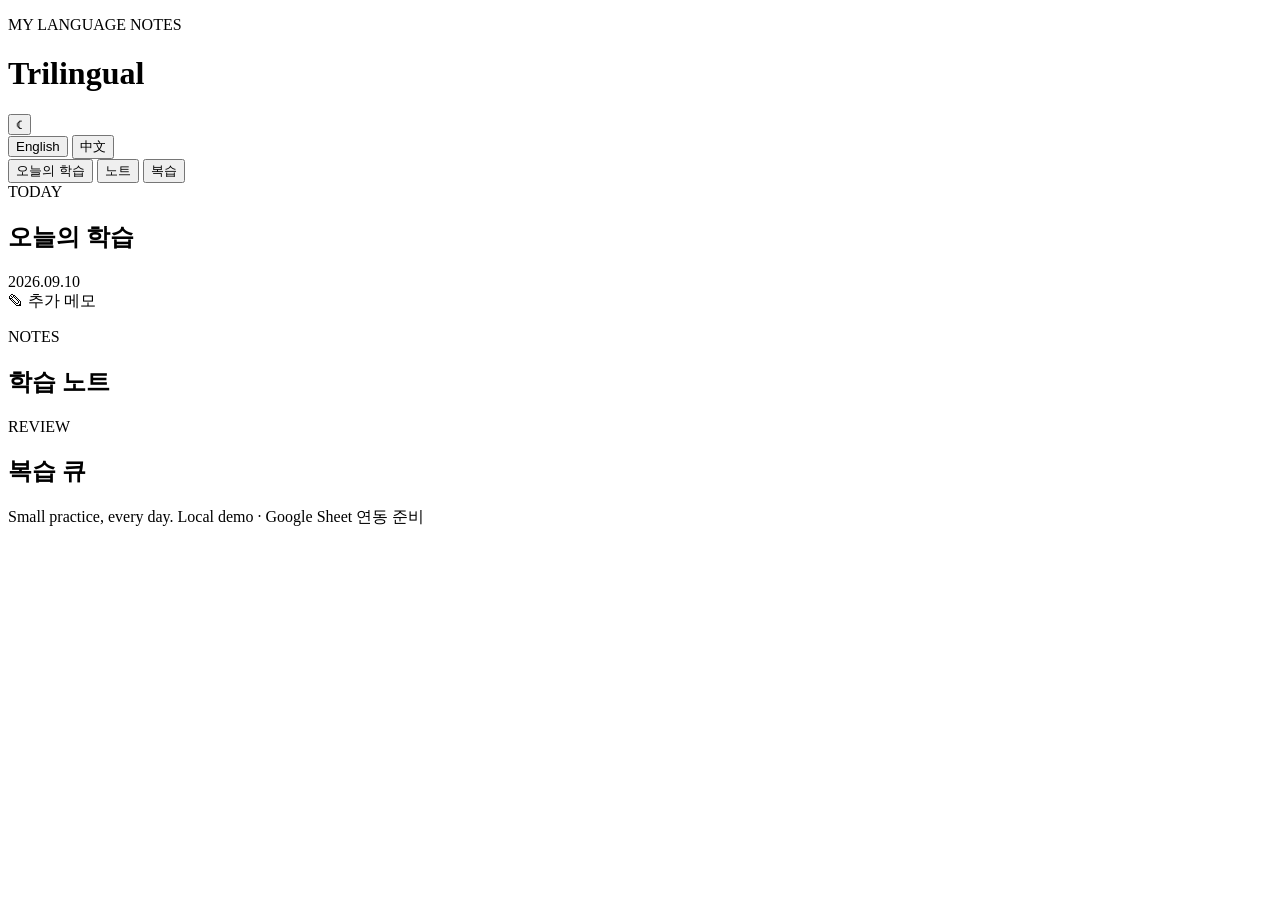
==== index.html @ bf5fa417 "Build initial Trilingual dashboard" ====
<!doctype html>
<html lang="ko">
<head>
  <meta charset="utf-8" />
  <meta name="viewport" content="width=device-width,initial-scale=1,viewport-fit=cover" />
  <meta name="theme-color" content="#07162d" />
  <meta name="apple-mobile-web-app-capable" content="yes" />
  <meta name="apple-mobile-web-app-status-bar-style" content="black-translucent" />
  <meta name="apple-mobile-web-app-title" content="Trilingual" />
  <title>Trilingual</title>
  <link rel="manifest" href="manifest.webmanifest" />
  <link rel="icon" href="icon.svg" type="image/svg+xml" />
  <link rel="apple-touch-icon" href="icon.svg" />
  <link rel="stylesheet" href="styles.css" />
</head>
<body>
  <main class="app-shell">
    <header class="topbar">
      <div>
        <p class="eyebrow">MY LANGUAGE NOTES</p>
        <h1>Trilingual</h1>
      </div>
      <button class="icon-button" id="themeBtn" aria-label="테마 전환">☾</button>
    </header>

    <section class="language-switch" aria-label="언어 선택">
      <button class="lang-btn active" data-lang="english">English</button>
      <button class="lang-btn" data-lang="chinese">中文</button>
    </section>

    <nav class="section-tabs" aria-label="학습 메뉴">
      <button class="section-tab active" data-section="today">오늘의 학습</button>
      <button class="section-tab" data-section="notes">노트</button>
      <button class="section-tab" data-section="review">복습</button>
    </nav>

    <section id="today" class="panel active-panel">
      <div class="section-heading">
        <div>
          <span class="section-kicker">TODAY</span>
          <h2 id="todayTitle">오늘의 학습</h2>
        </div>
        <time id="todayDate">2026.09.10</time>
      </div>

      <div id="lessonCards" class="card-stack"></div>

      <article class="memo-card">
        <div class="card-label"><span>✎</span> 추가 메모</div>
        <p id="memoText"></p>
      </article>
    </section>

    <section id="notes" class="panel">
      <div class="section-heading">
        <div><span class="section-kicker">NOTES</span><h2>학습 노트</h2></div>
      </div>
      <div id="notesList" class="notes-list"></div>
    </section>

    <section id="review" class="panel">
      <div class="section-heading">
        <div><span class="section-kicker">REVIEW</span><h2>복습 큐</h2></div>
      </div>
      <div id="reviewList" class="review-list"></div>
    </section>

    <button id="installBtn" class="install-button" hidden>홈 화면에 앱으로 설치</button>

    <footer>
      <span>Small practice, every day.</span>
      <span id="syncStatus">Local demo · Google Sheet 연동 준비</span>
    </footer>
  </main>

  <script src="app.js"></script>
</body>
</html>
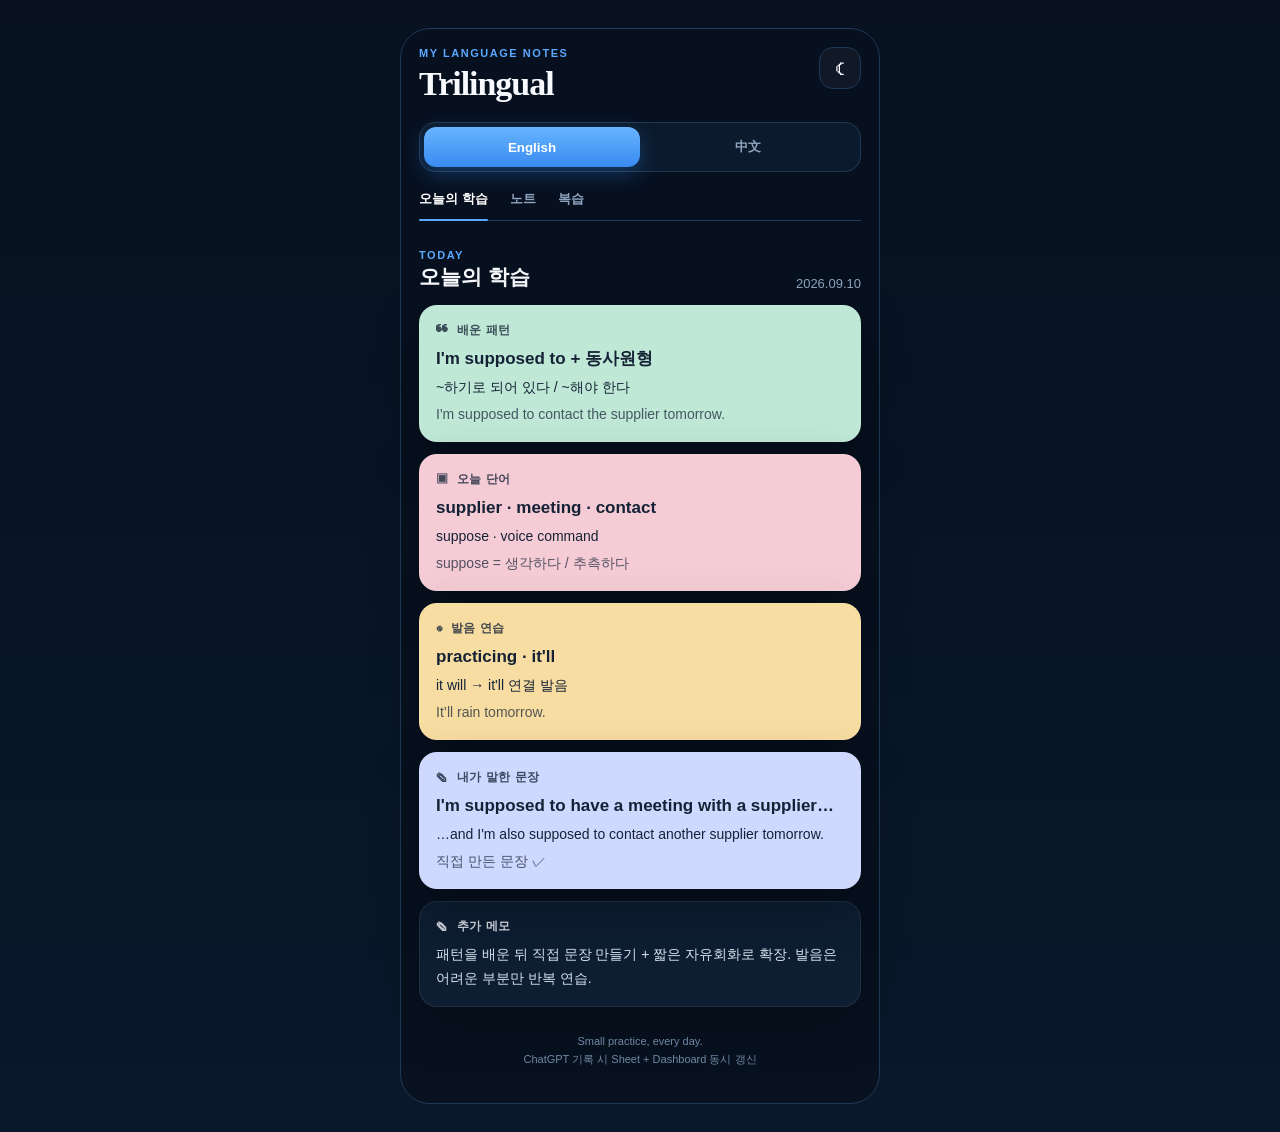
==== commit e714b2d2: "Load lesson data separately for dashboard sync" ====
--- a/index.html
+++ b/index.html
@@ -42,9 +42,7 @@
         </div>
         <time id="todayDate">2026.09.10</time>
       </div>
-
       <div id="lessonCards" class="card-stack"></div>
-
       <article class="memo-card">
         <div class="card-label"><span>✎</span> 추가 메모</div>
         <p id="memoText"></p>
@@ -52,27 +50,22 @@
     </section>
 
     <section id="notes" class="panel">
-      <div class="section-heading">
-        <div><span class="section-kicker">NOTES</span><h2>학습 노트</h2></div>
-      </div>
+      <div class="section-heading"><div><span class="section-kicker">NOTES</span><h2>학습 노트</h2></div></div>
       <div id="notesList" class="notes-list"></div>
     </section>
 
     <section id="review" class="panel">
-      <div class="section-heading">
-        <div><span class="section-kicker">REVIEW</span><h2>복습 큐</h2></div>
-      </div>
+      <div class="section-heading"><div><span class="section-kicker">REVIEW</span><h2>복습 큐</h2></div></div>
       <div id="reviewList" class="review-list"></div>
     </section>
 
     <button id="installBtn" class="install-button" hidden>홈 화면에 앱으로 설치</button>
-
     <footer>
       <span>Small practice, every day.</span>
-      <span id="syncStatus">Local demo · Google Sheet 연동 준비</span>
+      <span id="syncStatus">ChatGPT 기록 시 Sheet + Dashboard 동시 갱신</span>
     </footer>
   </main>
-
+  <script src="data.js"></script>
   <script src="app.js"></script>
 </body>
 </html>
--- a/styles.css
+++ b/styles.css
@@ -0,0 +1,2 @@
+:root{--bg:#07111f;--surface:#0d1d32;--surface2:#122641;--text:#f7f9fc;--muted:#8fa5bf;--line:#213955;--blue:#5aa8ff;--mint:#bfe8d6;--pink:#f5ccd6;--amber:#f7dda1;--lav:#cfd8ff;--shadow:0 18px 50px rgba(0,0,0,.28)}
+*{box-sizing:border-box}html{background:var(--bg)}body{margin:0;font-family:Inter,-apple-system,BlinkMacSystemFont,"Segoe UI",sans-serif;background:linear-gradient(180deg,#07111f 0%,#09182b 100%);color:var(--text);min-height:100vh}.app-shell{width:min(100%,480px);margin:0 auto;min-height:100vh;padding:calc(18px + env(safe-area-inset-top)) 18px calc(30px + env(safe-area-inset-bottom))}.topbar{display:flex;justify-content:space-between;align-items:flex-start;margin-bottom:20px}.eyebrow,.section-kicker{margin:0 0 6px;color:var(--blue);font-weight:700;font-size:11px;letter-spacing:.14em}.topbar h1{margin:0;font:700 34px/1.1 Georgia,serif;letter-spacing:-.03em}.icon-button{width:42px;height:42px;border-radius:14px;border:1px solid var(--line);background:rgba(255,255,255,.04);color:var(--text);font-size:20px}.language-switch{display:grid;grid-template-columns:1fr 1fr;padding:4px;background:#0b1a2c;border:1px solid var(--line);border-radius:16px;margin-bottom:18px}.lang-btn,.section-tab{border:0;background:transparent;color:var(--muted);font-weight:700}.lang-btn{padding:11px;border-radius:12px}.lang-btn.active{background:linear-gradient(180deg,#66b4ff,#398bf0);color:#fff;box-shadow:0 7px 22px rgba(50,138,240,.3)}.section-tabs{display:flex;gap:22px;border-bottom:1px solid var(--line);margin-bottom:24px}.section-tab{padding:0 0 12px;position:relative}.section-tab.active{color:#fff}.section-tab.active:after{content:"";position:absolute;left:0;right:0;bottom:-1px;height:2px;background:var(--blue);border-radius:2px}.panel{display:none}.panel.active-panel{display:block}.section-heading{display:flex;justify-content:space-between;align-items:end;margin-bottom:14px}.section-heading h2{margin:0;font-size:21px}.section-heading time{color:var(--muted);font-size:13px}.card-stack{display:grid;gap:12px}.lesson-card,.memo-card,.note-item,.review-item{border:1px solid rgba(255,255,255,.08);border-radius:18px;box-shadow:var(--shadow)}.lesson-card{padding:16px;color:#152236}.lesson-card.pattern{background:var(--mint)}.lesson-card.words{background:var(--pink)}.lesson-card.pronunciation{background:var(--amber)}.lesson-card.correction{background:var(--lav)}.card-label{display:flex;align-items:center;gap:8px;font-size:12px;font-weight:800;text-transform:uppercase;letter-spacing:.05em;opacity:.78;margin-bottom:8px}.lesson-card h3{font-size:17px;line-height:1.45;margin:0 0 5px}.lesson-card p{margin:0;font-size:14px;line-height:1.55}.lesson-card .sub{margin-top:5px;opacity:.72}.memo-card{background:var(--surface);padding:16px;margin-top:12px}.memo-card p{margin:0;color:#d6e0ec;line-height:1.65;font-size:14px}.notes-list,.review-list{display:grid;gap:10px}.note-item,.review-item{padding:15px;background:var(--surface)}.note-item strong,.review-item strong{display:block;margin-bottom:4px}.note-item span,.review-item span{color:var(--muted);font-size:13px;line-height:1.5}.review-item{display:flex;justify-content:space-between;gap:12px;align-items:center}.review-badge{font-size:11px;padding:6px 9px;border-radius:999px;background:#183555;color:#9bc7ff;white-space:nowrap}.install-button{width:100%;margin-top:18px;border:0;border-radius:16px;padding:14px;background:#3d93f3;color:white;font-size:15px;font-weight:800}footer{display:flex;flex-direction:column;gap:5px;text-align:center;color:#7188a3;font-size:11px;margin-top:28px;padding-bottom:6px}body.light{--bg:#f4f7fb;--surface:#fff;--surface2:#edf3f9;--text:#10233b;--muted:#6c8198;--line:#dbe4ee;background:#f4f7fb}body.light .language-switch{background:#e9eff6}body.light .section-tab.active{color:#10233b}body.light .memo-card p{color:#36506d}body.light .icon-button{background:#fff}@media(min-width:700px){body{padding:28px 0}.app-shell{min-height:auto;border:1px solid var(--line);border-radius:30px;background:rgba(7,17,31,.92)}}
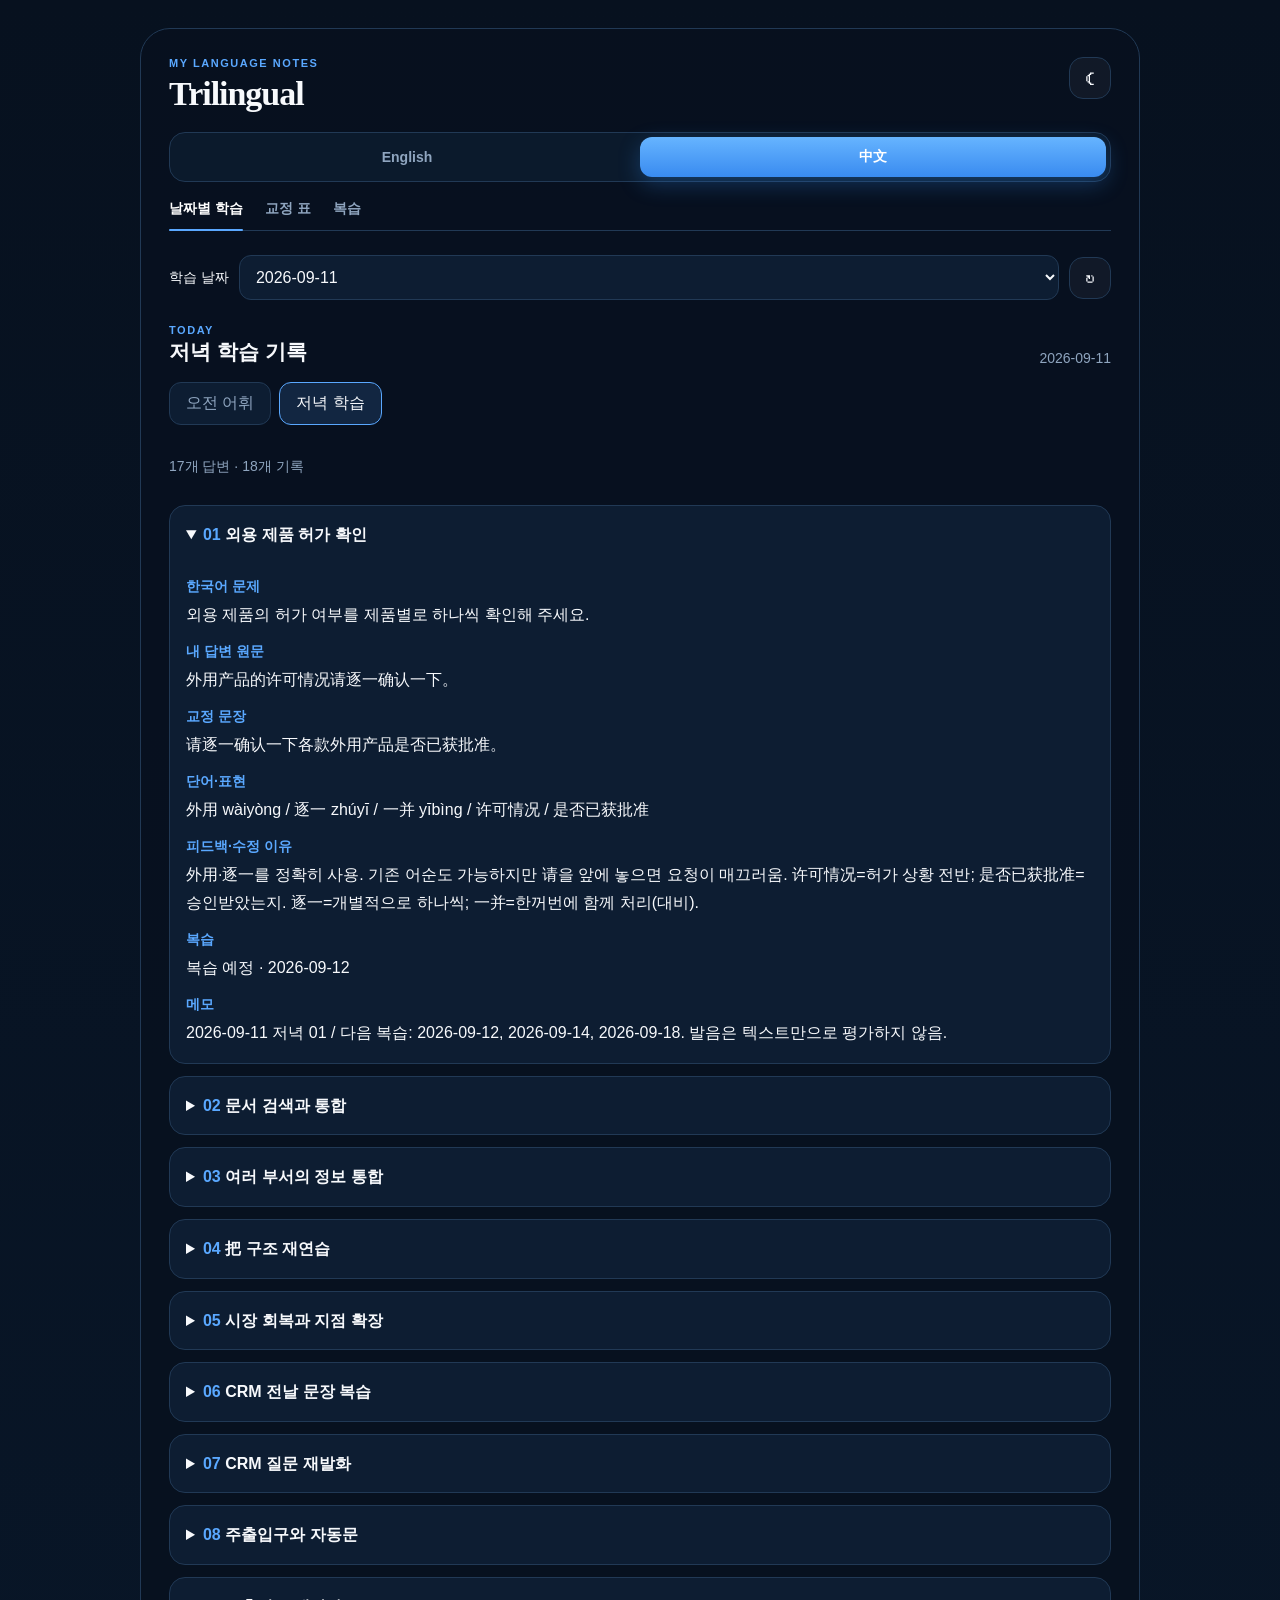
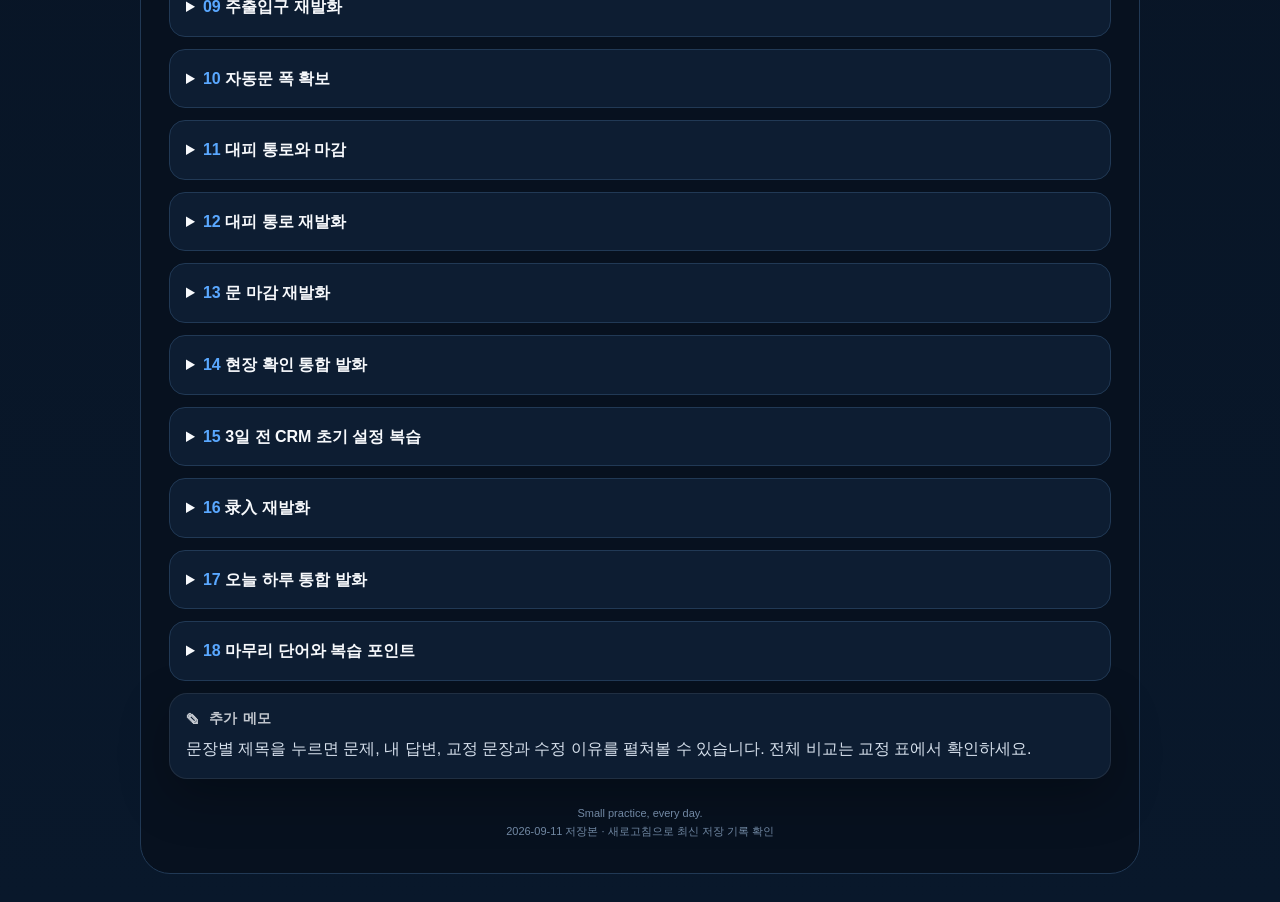
==== commit 43736a7d: "Save full Sep 11 Chinese feedback and add date-based lesson history" ====
--- a/index.html
+++ b/index.html
@@ -11,7 +11,7 @@
   <link rel="manifest" href="manifest.webmanifest" />
   <link rel="icon" href="icon.svg" type="image/svg+xml" />
   <link rel="apple-touch-icon" href="icon.svg" />
-  <link rel="stylesheet" href="styles.css" />
+  <link rel="stylesheet" href="styles.css?v=20260911-records" />
 </head>
 <body>
   <main class="app-shell">
@@ -29,20 +29,21 @@
     </section>
 
     <nav class="section-tabs" aria-label="학습 메뉴">
-      <button class="section-tab active" data-section="today">오늘의 학습</button>
-      <button class="section-tab" data-section="notes">노트</button>
+      <button class="section-tab active" data-section="today">날짜별 학습</button>
+      <button class="section-tab" data-section="notes">교정 표</button>
       <button class="section-tab" data-section="review">복습</button>
     </nav>
 
+    <div class="date-controls"><label for="studyDate">학습 날짜</label><select id="studyDate"></select><button id="refreshBtn" class="icon-button" aria-label="최신 저장 내용 불러오기">↻</button></div>
     <section id="today" class="panel active-panel">
       <div class="section-heading">
         <div>
           <span class="section-kicker">TODAY</span>
-          <h2 id="todayTitle">오늘의 학습</h2>
+          <h2 id="todayTitle">날짜별 학습</h2>
         </div>
         <time id="todayDate">2026.09.10</time>
       </div>
-      <div id="lessonCards" class="card-stack"></div>
+      <div class="session-switch" aria-label="학습 구분"><button data-session="morning">오전 어휘</button><button data-session="evening" class="active">저녁 학습</button></div><div id="lessonCards" class="card-stack"></div>
       <article class="memo-card">
         <div class="card-label"><span>✎</span> 추가 메모</div>
         <p id="memoText"></p>
@@ -50,7 +51,7 @@
     </section>
 
     <section id="notes" class="panel">
-      <div class="section-heading"><div><span class="section-kicker">NOTES</span><h2>학습 노트</h2></div></div>
+      <div class="section-heading"><div><span class="section-kicker">NOTES</span><h2>발화·교정 전체 표</h2></div></div>
       <div id="notesList" class="notes-list"></div>
     </section>
 
@@ -62,10 +63,10 @@
     <button id="installBtn" class="install-button" hidden>홈 화면에 앱으로 설치</button>
     <footer>
       <span>Small practice, every day.</span>
-      <span id="syncStatus">ChatGPT 기록 시 Sheet + Dashboard 동시 갱신</span>
+      <span id="syncStatus">저장된 학습 기록</span>
     </footer>
   </main>
-  <script src="data.js"></script>
-  <script src="app.js"></script>
+  <script src="data.js?v=20260911-records"></script>
+  <script src="app.js?v=20260911-records"></script>
 </body>
 </html>
--- a/styles.css
+++ b/styles.css
@@ -1,2 +1,22 @@
 :root{--bg:#07111f;--surface:#0d1d32;--surface2:#122641;--text:#f7f9fc;--muted:#8fa5bf;--line:#213955;--blue:#5aa8ff;--mint:#bfe8d6;--pink:#f5ccd6;--amber:#f7dda1;--lav:#cfd8ff;--shadow:0 18px 50px rgba(0,0,0,.28)}
-*{box-sizing:border-box}html{background:var(--bg)}body{margin:0;font-family:Inter,-apple-system,BlinkMacSystemFont,"Segoe UI",sans-serif;background:linear-gradient(180deg,#07111f 0%,#09182b 100%);color:var(--text);min-height:100vh}.app-shell{width:min(100%,480px);margin:0 auto;min-height:100vh;padding:calc(18px + env(safe-area-inset-top)) 18px calc(30px + env(safe-area-inset-bottom))}.topbar{display:flex;justify-content:space-between;align-items:flex-start;margin-bottom:20px}.eyebrow,.section-kicker{margin:0 0 6px;color:var(--blue);font-weight:700;font-size:11px;letter-spacing:.14em}.topbar h1{margin:0;font:700 34px/1.1 Georgia,serif;letter-spacing:-.03em}.icon-button{width:42px;height:42px;border-radius:14px;border:1px solid var(--line);background:rgba(255,255,255,.04);color:var(--text);font-size:20px}.language-switch{display:grid;grid-template-columns:1fr 1fr;padding:4px;background:#0b1a2c;border:1px solid var(--line);border-radius:16px;margin-bottom:18px}.lang-btn,.section-tab{border:0;background:transparent;color:var(--muted);font-weight:700}.lang-btn{padding:11px;border-radius:12px}.lang-btn.active{background:linear-gradient(180deg,#66b4ff,#398bf0);color:#fff;box-shadow:0 7px 22px rgba(50,138,240,.3)}.section-tabs{display:flex;gap:22px;border-bottom:1px solid var(--line);margin-bottom:24px}.section-tab{padding:0 0 12px;position:relative}.section-tab.active{color:#fff}.section-tab.active:after{content:"";position:absolute;left:0;right:0;bottom:-1px;height:2px;background:var(--blue);border-radius:2px}.panel{display:none}.panel.active-panel{display:block}.section-heading{display:flex;justify-content:space-between;align-items:end;margin-bottom:14px}.section-heading h2{margin:0;font-size:21px}.section-heading time{color:var(--muted);font-size:13px}.card-stack{display:grid;gap:12px}.lesson-card,.memo-card,.note-item,.review-item{border:1px solid rgba(255,255,255,.08);border-radius:18px;box-shadow:var(--shadow)}.lesson-card{padding:16px;color:#152236}.lesson-card.pattern{background:var(--mint)}.lesson-card.words{background:var(--pink)}.lesson-card.pronunciation{background:var(--amber)}.lesson-card.correction{background:var(--lav)}.card-label{display:flex;align-items:center;gap:8px;font-size:12px;font-weight:800;text-transform:uppercase;letter-spacing:.05em;opacity:.78;margin-bottom:8px}.lesson-card h3{font-size:17px;line-height:1.45;margin:0 0 5px}.lesson-card p{margin:0;font-size:14px;line-height:1.55}.lesson-card .sub{margin-top:5px;opacity:.72}.memo-card{background:var(--surface);padding:16px;margin-top:12px}.memo-card p{margin:0;color:#d6e0ec;line-height:1.65;font-size:14px}.notes-list,.review-list{display:grid;gap:10px}.note-item,.review-item{padding:15px;background:var(--surface)}.note-item strong,.review-item strong{display:block;margin-bottom:4px}.note-item span,.review-item span{color:var(--muted);font-size:13px;line-height:1.5}.review-item{display:flex;justify-content:space-between;gap:12px;align-items:center}.review-badge{font-size:11px;padding:6px 9px;border-radius:999px;background:#183555;color:#9bc7ff;white-space:nowrap}.install-button{width:100%;margin-top:18px;border:0;border-radius:16px;padding:14px;background:#3d93f3;color:white;font-size:15px;font-weight:800}footer{display:flex;flex-direction:column;gap:5px;text-align:center;color:#7188a3;font-size:11px;margin-top:28px;padding-bottom:6px}body.light{--bg:#f4f7fb;--surface:#fff;--surface2:#edf3f9;--text:#10233b;--muted:#6c8198;--line:#dbe4ee;background:#f4f7fb}body.light .language-switch{background:#e9eff6}body.light .section-tab.active{color:#10233b}body.light .memo-card p{color:#36506d}body.light .icon-button{background:#fff}@media(min-width:700px){body{padding:28px 0}.app-shell{min-height:auto;border:1px solid var(--line);border-radius:30px;background:rgba(7,17,31,.92)}}+*{box-sizing:border-box}html{background:var(--bg)}body{margin:0;font-family:Inter,-apple-system,BlinkMacSystemFont,"Segoe UI",sans-serif;background:linear-gradient(180deg,#07111f 0%,#09182b 100%);color:var(--text);min-height:100vh}.app-shell{width:min(100%,480px);margin:0 auto;min-height:100vh;padding:calc(18px + env(safe-area-inset-top)) 18px calc(30px + env(safe-area-inset-bottom))}.topbar{display:flex;justify-content:space-between;align-items:flex-start;margin-bottom:20px}.eyebrow,.section-kicker{margin:0 0 6px;color:var(--blue);font-weight:700;font-size:11px;letter-spacing:.14em}.topbar h1{margin:0;font:700 34px/1.1 Georgia,serif;letter-spacing:-.03em}.icon-button{width:42px;height:42px;border-radius:14px;border:1px solid var(--line);background:rgba(255,255,255,.04);color:var(--text);font-size:20px}.language-switch{display:grid;grid-template-columns:1fr 1fr;padding:4px;background:#0b1a2c;border:1px solid var(--line);border-radius:16px;margin-bottom:18px}.lang-btn,.section-tab{border:0;background:transparent;color:var(--muted);font-weight:700}.lang-btn{padding:11px;border-radius:12px}.lang-btn.active{background:linear-gradient(180deg,#66b4ff,#398bf0);color:#fff;box-shadow:0 7px 22px rgba(50,138,240,.3)}.section-tabs{display:flex;gap:22px;border-bottom:1px solid var(--line);margin-bottom:24px}.section-tab{padding:0 0 12px;position:relative}.section-tab.active{color:#fff}.section-tab.active:after{content:"";position:absolute;left:0;right:0;bottom:-1px;height:2px;background:var(--blue);border-radius:2px}.panel{display:none}.panel.active-panel{display:block}.section-heading{display:flex;justify-content:space-between;align-items:end;margin-bottom:14px}.section-heading h2{margin:0;font-size:21px}.section-heading time{color:var(--muted);font-size:13px}.card-stack{display:grid;gap:12px}.lesson-card,.memo-card,.note-item,.review-item,.vocab-row{border:1px solid rgba(255,255,255,.08);border-radius:18px;box-shadow:var(--shadow)}.lesson-card{padding:16px;color:#152236}.lesson-card.pattern{background:var(--mint)}.lesson-card.words{background:var(--pink)}.lesson-card.pronunciation{background:var(--amber)}.lesson-card.correction{background:var(--lav)}.card-label{display:flex;align-items:center;gap:8px;font-size:12px;font-weight:800;text-transform:uppercase;letter-spacing:.05em;opacity:.78;margin-bottom:8px}.lesson-card h3{font-size:17px;line-height:1.45;margin:0 0 5px}.lesson-card p{margin:0;font-size:14px;line-height:1.55}.lesson-card .sub{margin-top:5px;opacity:.72}.memo-card{background:var(--surface);padding:16px;margin-top:12px}.memo-card p{margin:0;color:#d6e0ec;line-height:1.65;font-size:14px}.notes-list,.review-list,.vocab-table{display:grid;gap:10px}.note-item,.review-item{padding:15px;background:var(--surface)}.note-item strong,.review-item strong{display:block;margin-bottom:4px}.note-item span,.review-item span{color:var(--muted);font-size:13px;line-height:1.5}.review-item{display:flex;justify-content:space-between;gap:12px;align-items:center}.review-badge{font-size:11px;padding:6px 9px;border-radius:999px;background:#183555;color:#9bc7ff;white-space:nowrap}.vocab-section{margin-top:22px}.vocab-heading{margin-top:6px}.vocab-row{background:var(--surface);padding:15px;display:grid;gap:10px}.vocab-word{font-size:17px;font-weight:800;color:#fff;line-height:1.45}.vocab-row strong{display:block;color:#9bc7ff;font-size:11px;letter-spacing:.02em;margin-bottom:3px}.vocab-row span{display:block;color:#d6e0ec;font-size:13px;line-height:1.55}.install-button{width:100%;margin-top:18px;border:0;border-radius:16px;padding:14px;background:#3d93f3;color:white;font-size:15px;font-weight:800}footer{display:flex;flex-direction:column;gap:5px;text-align:center;color:#7188a3;font-size:11px;margin-top:28px;padding-bottom:6px}body.light{--bg:#f4f7fb;--surface:#fff;--surface2:#edf3f9;--text:#10233b;--muted:#6c8198;--line:#dbe4ee;background:#f4f7fb}body.light .language-switch{background:#e9eff6}body.light .section-tab.active{color:#10233b}body.light .memo-card p{color:#36506d}body.light .icon-button{background:#fff}body.light .vocab-word{color:#10233b}body.light .vocab-row span{color:#36506d}@media(min-width:700px){body{padding:28px 0}.app-shell{min-height:auto;border:1px solid var(--line);border-radius:30px;background:rgba(7,17,31,.92)}}
+/* Date-based learning records */
+.date-controls{display:flex;gap:10px;align-items:center;margin:0 0 20px;flex-wrap:wrap}
+.date-controls label{font-size:14px}.date-controls select{flex:1;min-width:140px;padding:12px;background:var(--surface);color:var(--text);border:1px solid var(--line);border-radius:12px;font:inherit}
+.session-switch{display:flex;gap:8px;margin:16px 0}.session-switch button{padding:10px 16px;border:1px solid var(--line);border-radius:12px;background:var(--surface);color:var(--muted);font:inherit}
+.session-switch button.active{background:var(--surface2);color:var(--text);border-color:var(--blue)}
+.record-card{background:var(--surface);border:1px solid var(--line);border-radius:16px;overflow:hidden}
+.record-card summary{padding:16px;cursor:pointer;font-size:16px;line-height:1.6;font-weight:700}
+.record-card summary span{color:var(--blue)}.record-body{padding:0 16px 16px}
+.record-field{margin-top:14px;min-width:0}.record-field strong{display:block;font-size:14px;color:var(--blue);margin-bottom:5px}
+.record-field p{margin:0;font-size:16px;line-height:1.75;white-space:pre-wrap;overflow-wrap:anywhere}
+.table-scroll{overflow-x:auto;max-width:100%;border:1px solid var(--line);border-radius:12px;-webkit-overflow-scrolling:touch}
+.study-table{border-collapse:collapse;min-width:850px;width:100%;background:var(--surface);font-size:16px;line-height:1.7}
+.study-table th,.study-table td{padding:14px;vertical-align:top;text-align:left;border-bottom:1px solid var(--line);white-space:pre-wrap;overflow-wrap:anywhere;min-width:180px}
+.study-table thead th{background:var(--surface2);color:var(--text);font-size:14px}
+.study-table tbody th{font-weight:600}.correction-table{min-width:1350px;table-layout:fixed}.correction-table td,.correction-table th{width:270px}
+.subtle,.empty-state{color:var(--muted);font-size:14px;line-height:1.7}.empty-state{padding:24px 12px}
+button,select{font-size:14px}button:focus-visible,select:focus-visible,summary:focus-visible,.table-scroll:focus-visible{outline:3px solid var(--blue);outline-offset:3px}
+.lesson-card p,.memo-card p{font-size:16px}.card-label,.note-item span,.review-item span{font-size:14px}.section-heading time{font-size:14px}
+body.light .app-shell{background:#f4f7fb}body.light .note-item{color:var(--text)}
+@media(min-width:700px){.app-shell{width:min(100% - 40px,1000px);padding:28px}.card-stack{grid-template-columns:minmax(0,1fr)}}
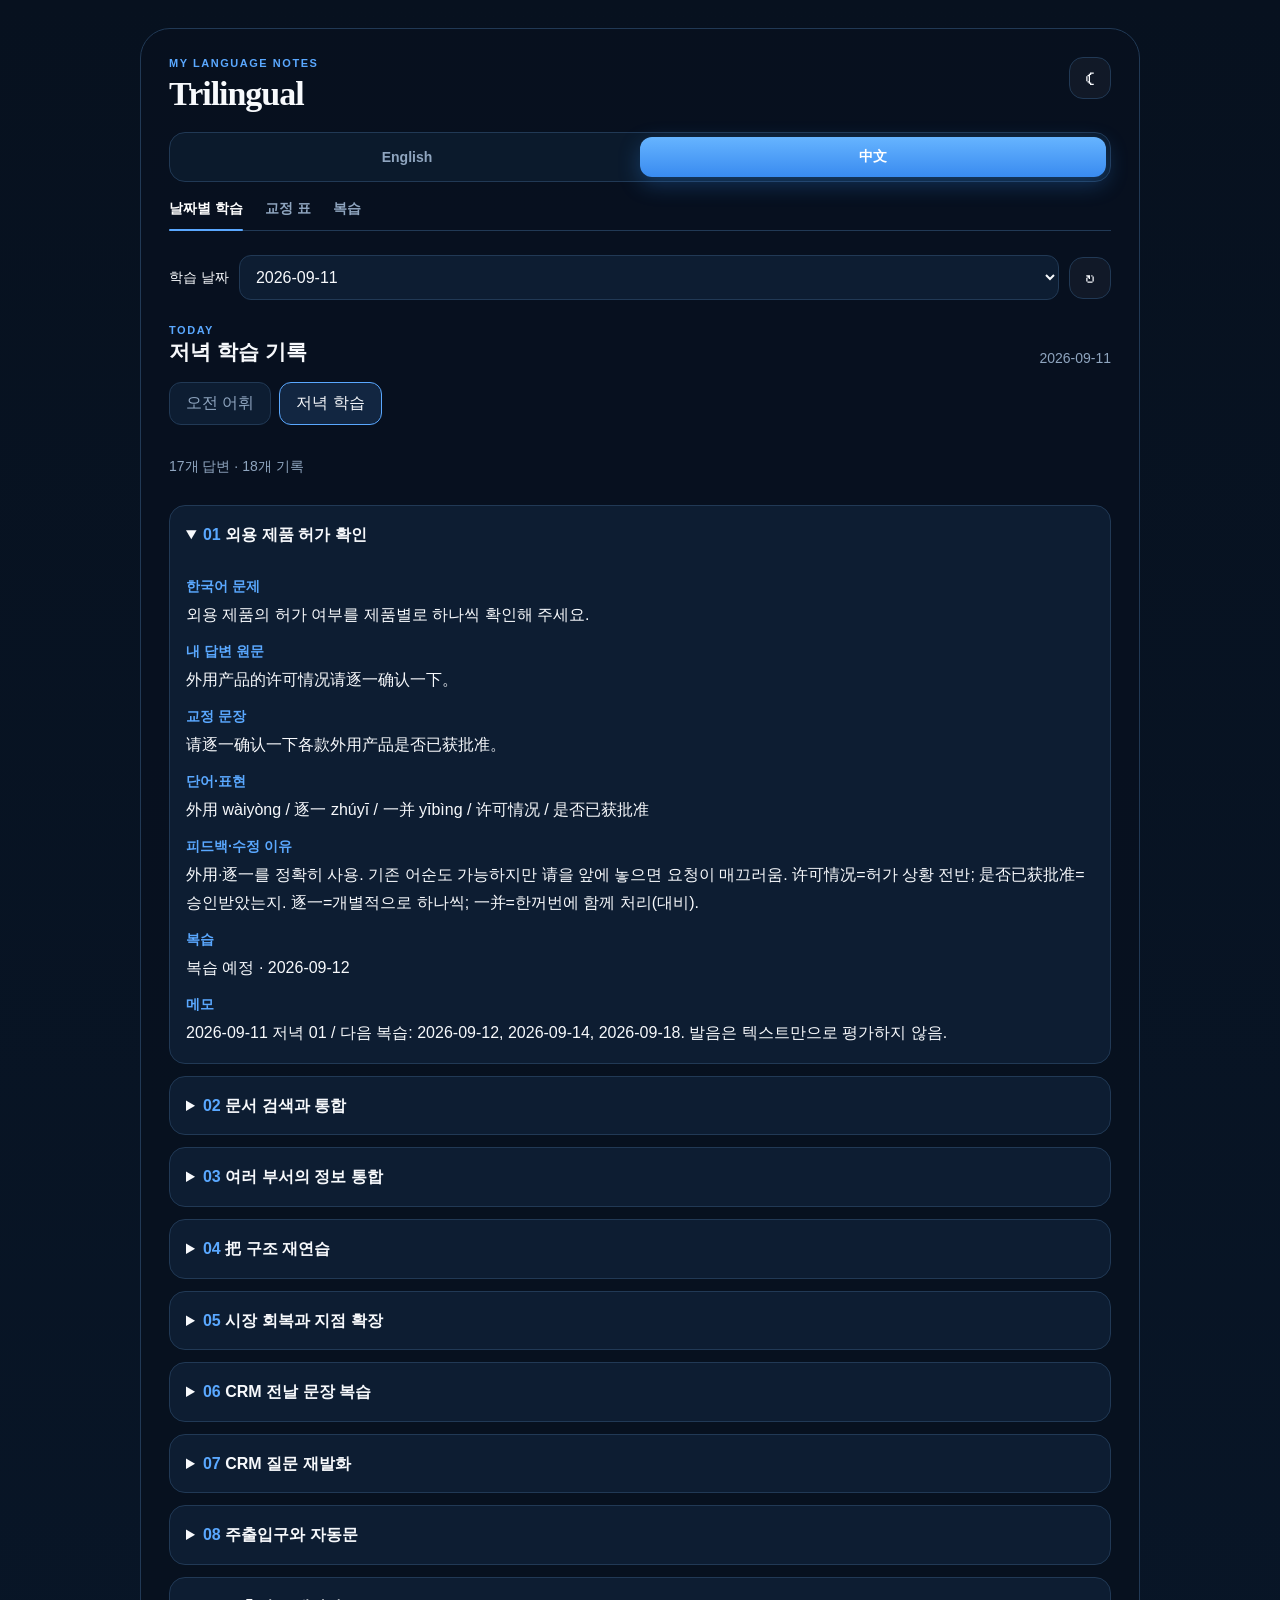
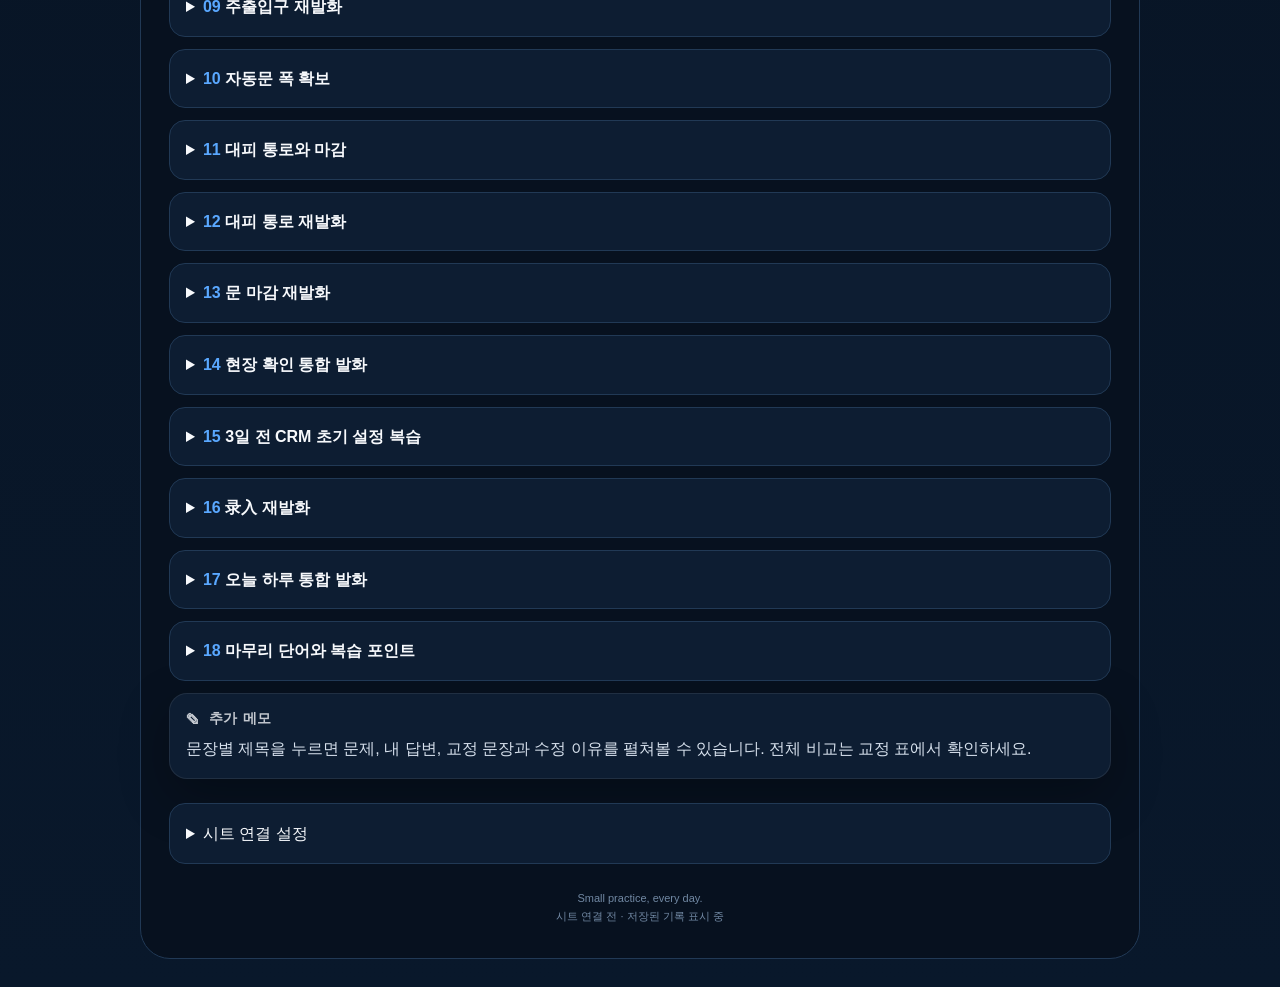
==== commit 5d926b4d: "Fix installed-app cache and add private Sheets connection with automatic refresh" ====
--- a/index.html
+++ b/index.html
@@ -11,7 +11,7 @@
   <link rel="manifest" href="manifest.webmanifest" />
   <link rel="icon" href="icon.svg" type="image/svg+xml" />
   <link rel="apple-touch-icon" href="icon.svg" />
-  <link rel="stylesheet" href="styles.css?v=20260911-records" />
+  <link rel="stylesheet" href="styles.css?v=20260911-sync5" />
 </head>
 <body>
   <main class="app-shell">
@@ -61,12 +61,22 @@
     </section>
 
     <button id="installBtn" class="install-button" hidden>홈 화면에 앱으로 설치</button>
+    <details class="connection-settings"><summary>시트 연결 설정</summary>
+      <p>한 번 연결하면 화면을 보는 동안 20초마다 수정 내용을 확인합니다.</p>
+      <a href="connect.html">처음 연결하기 · 설정 안내</a>
+      <form id="sheetConnection">
+        <label for="sheetEndpoint">Google 웹 앱 주소</label><input id="sheetEndpoint" type="url" placeholder="https://script.google.com/macros/s/…/exec" required autocomplete="off">
+        <label for="sheetKey">개인 연결 키</label><input id="sheetKey" type="password" autocomplete="off" placeholder="처음 연결할 때 입력">
+        <button type="submit">저장하고 연결</button><button type="button" id="disconnectSheet">연결 해제</button>
+      </form><p id="connectionMessage" role="status"></p>
+    </details>
     <footer>
       <span>Small practice, every day.</span>
       <span id="syncStatus">저장된 학습 기록</span>
     </footer>
   </main>
-  <script src="data.js?v=20260911-records"></script>
-  <script src="app.js?v=20260911-records"></script>
+  <script src="data.js?v=20260911-sync5"></script>
+  <script src="app.js?v=20260911-sync5"></script>
+  <script src="sync.js?v=20260911-sync5"></script>
 </body>
-</html>+</html>
--- a/styles.css
+++ b/styles.css
@@ -20,3 +20,5 @@
 .lesson-card p,.memo-card p{font-size:16px}.card-label,.note-item span,.review-item span{font-size:14px}.section-heading time{font-size:14px}
 body.light .app-shell{background:#f4f7fb}body.light .note-item{color:var(--text)}
 @media(min-width:700px){.app-shell{width:min(100% - 40px,1000px);padding:28px}.card-stack{grid-template-columns:minmax(0,1fr)}}
+
+.connection-settings{margin-top:24px;padding:16px;border:1px solid var(--line);border-radius:16px;background:var(--surface);line-height:1.7}.connection-settings summary{cursor:pointer}.connection-settings a{color:var(--blue)}.connection-settings form{display:grid;gap:10px;margin-top:16px}.connection-settings input,.connection-settings button{padding:12px;border:1px solid var(--line);border-radius:10px;background:var(--surface2);color:var(--text);font:inherit;min-width:0;width:100%}.connection-settings p{font-size:14px;color:var(--muted)}
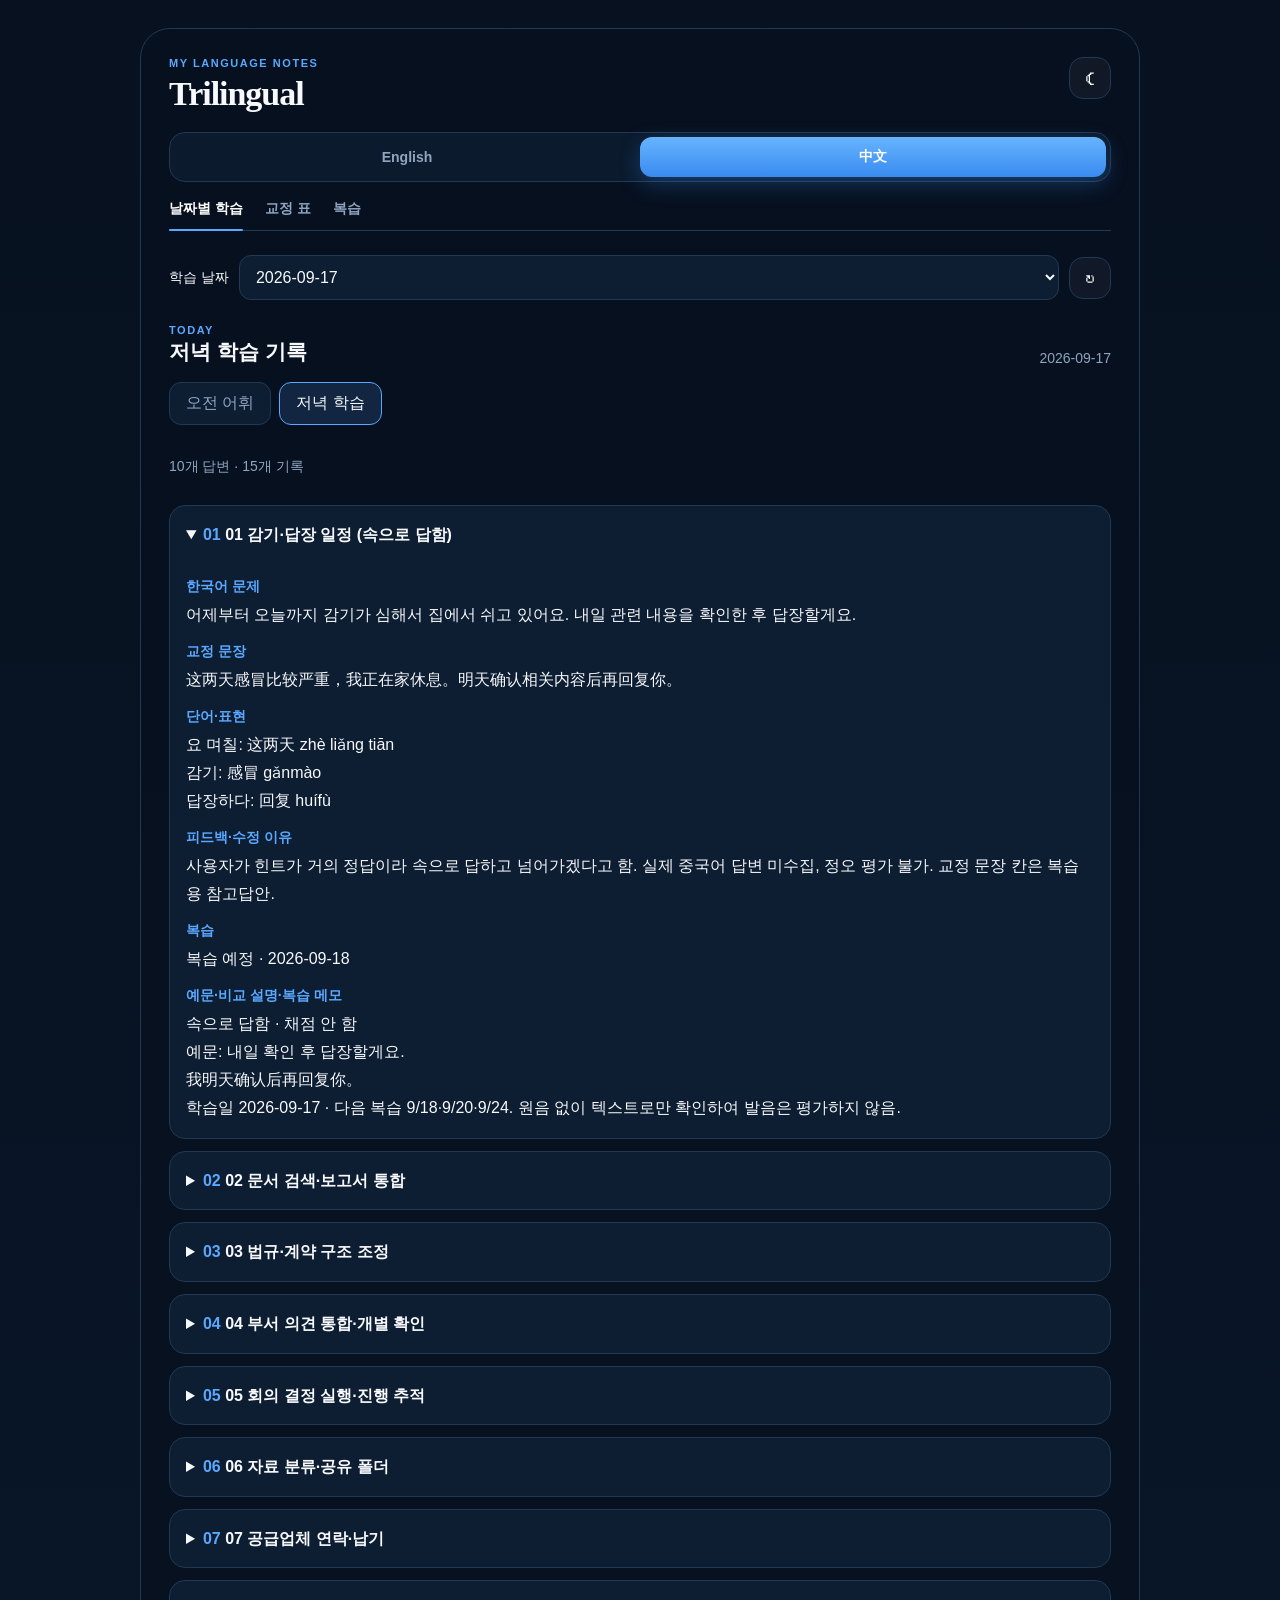
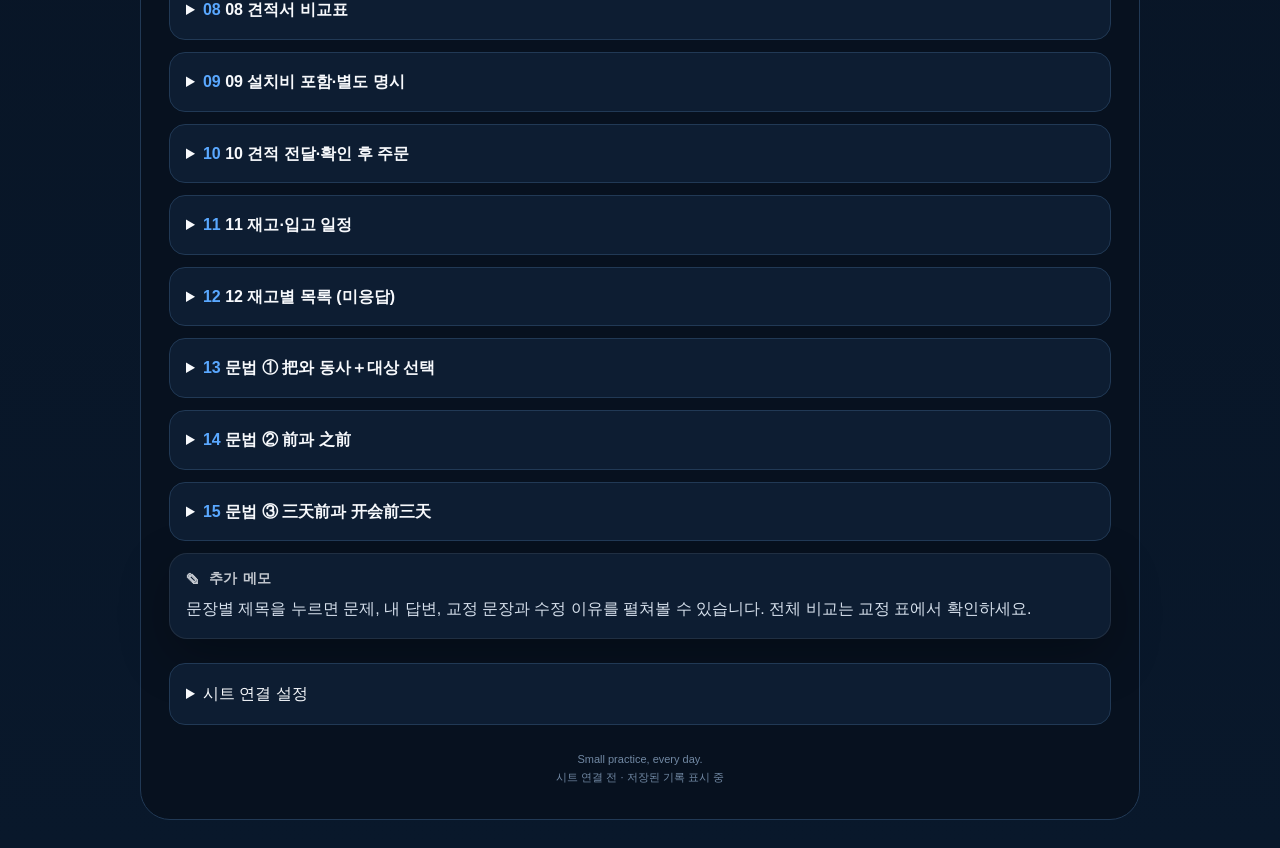
==== commit 03397807: "Save complete Sep 17 Chinese feedback with examples and grammar explanations" ====
--- a/index.html
+++ b/index.html
@@ -11,7 +11,7 @@
   <link rel="manifest" href="manifest.webmanifest" />
   <link rel="icon" href="icon.svg" type="image/svg+xml" />
   <link rel="apple-touch-icon" href="icon.svg" />
-  <link rel="stylesheet" href="styles.css?v=20260911-sync5" />
+  <link rel="stylesheet" href="styles.css?v=20260917-feedback" />
 </head>
 <body>
   <main class="app-shell">
@@ -75,8 +75,8 @@
       <span id="syncStatus">저장된 학습 기록</span>
     </footer>
   </main>
-  <script src="data.js?v=20260911-sync5"></script>
-  <script src="app.js?v=20260911-sync5"></script>
-  <script src="sync.js?v=20260911-sync5"></script>
+  <script src="data.js?v=20260917-feedback"></script>
+  <script src="app.js?v=20260917-feedback"></script>
+  <script src="sync.js?v=20260917-feedback"></script>
 </body>
 </html>
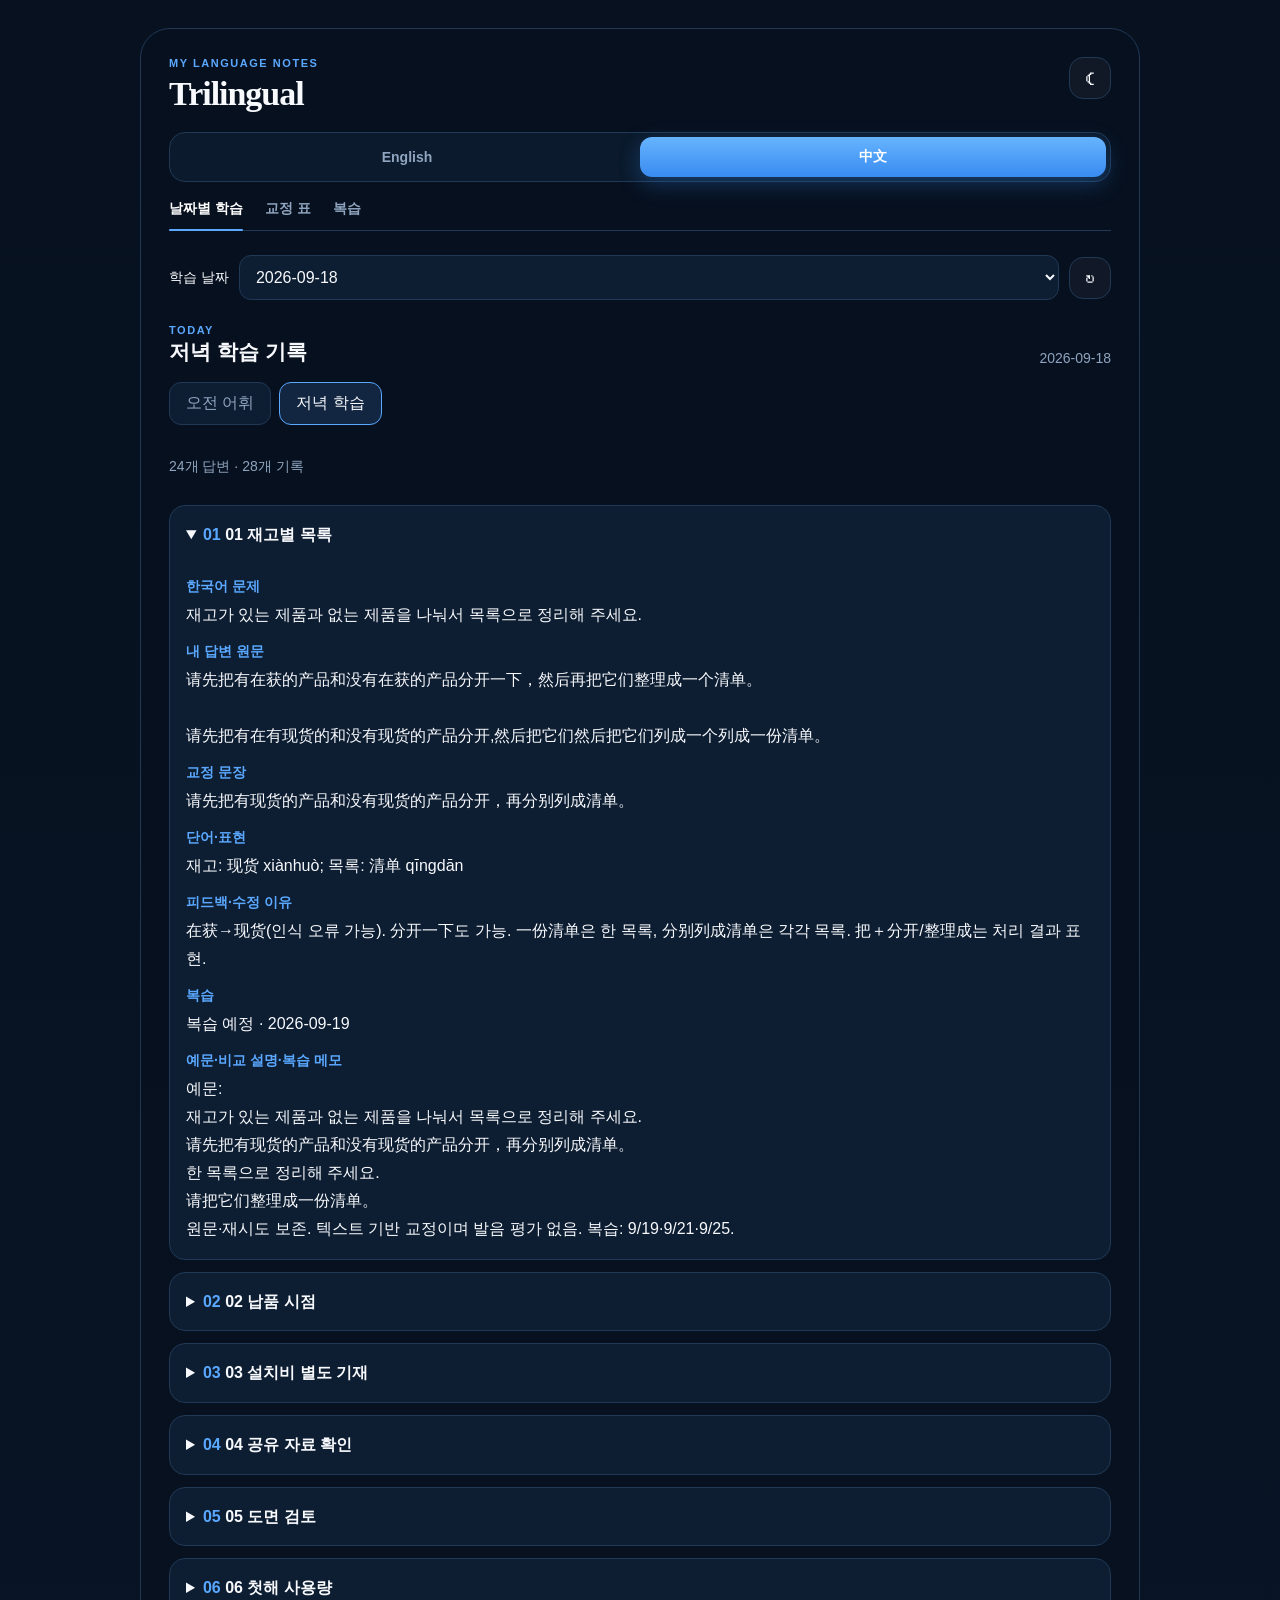
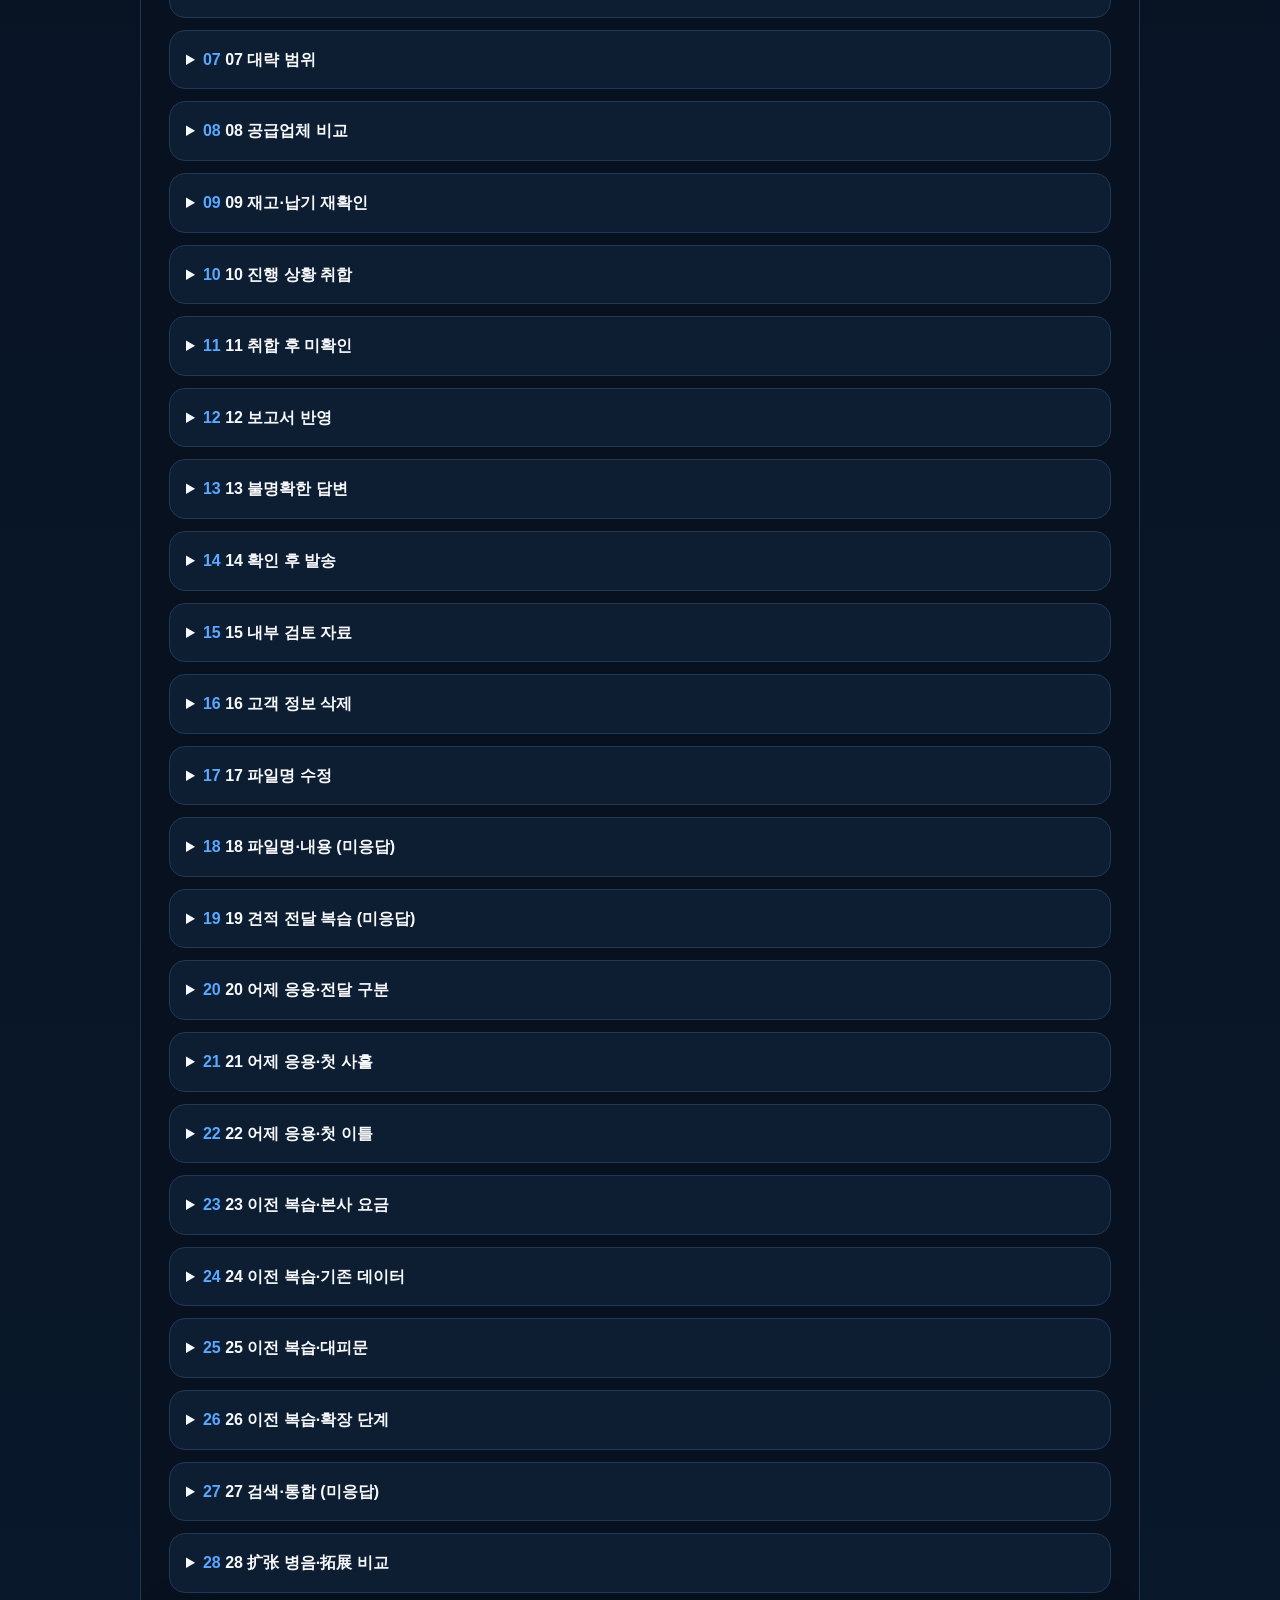
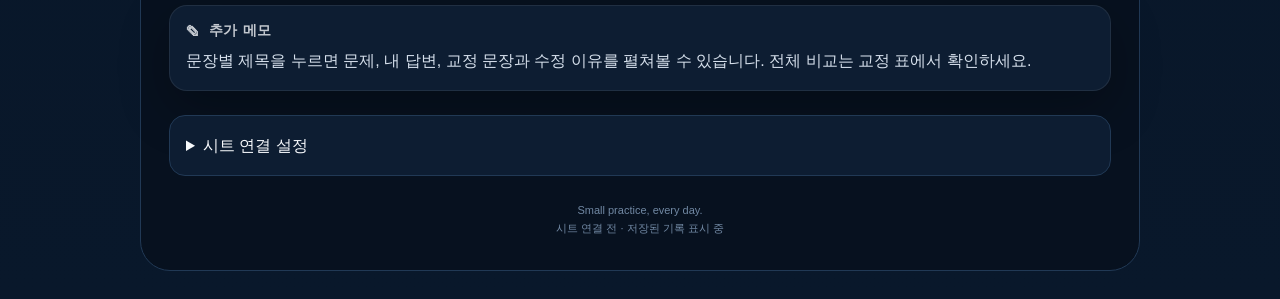
==== commit 26ec8b32: "Save September 18 Chinese and English full lesson records" ====
--- a/index.html
+++ b/index.html
@@ -11,7 +11,7 @@
   <link rel="manifest" href="manifest.webmanifest" />
   <link rel="icon" href="icon.svg" type="image/svg+xml" />
   <link rel="apple-touch-icon" href="icon.svg" />
-  <link rel="stylesheet" href="styles.css?v=20260917-feedback" />
+  <link rel="stylesheet" href="styles.css?v=20260918-feedback" />
 </head>
 <body>
   <main class="app-shell">
@@ -75,8 +75,8 @@
       <span id="syncStatus">저장된 학습 기록</span>
     </footer>
   </main>
-  <script src="data.js?v=20260917-feedback"></script>
-  <script src="app.js?v=20260917-feedback"></script>
-  <script src="sync.js?v=20260917-feedback"></script>
+  <script src="data.js?v=20260918-feedback"></script>
+  <script src="app.js?v=20260918-feedback"></script>
+  <script src="sync.js?v=20260918-feedback"></script>
 </body>
 </html>
